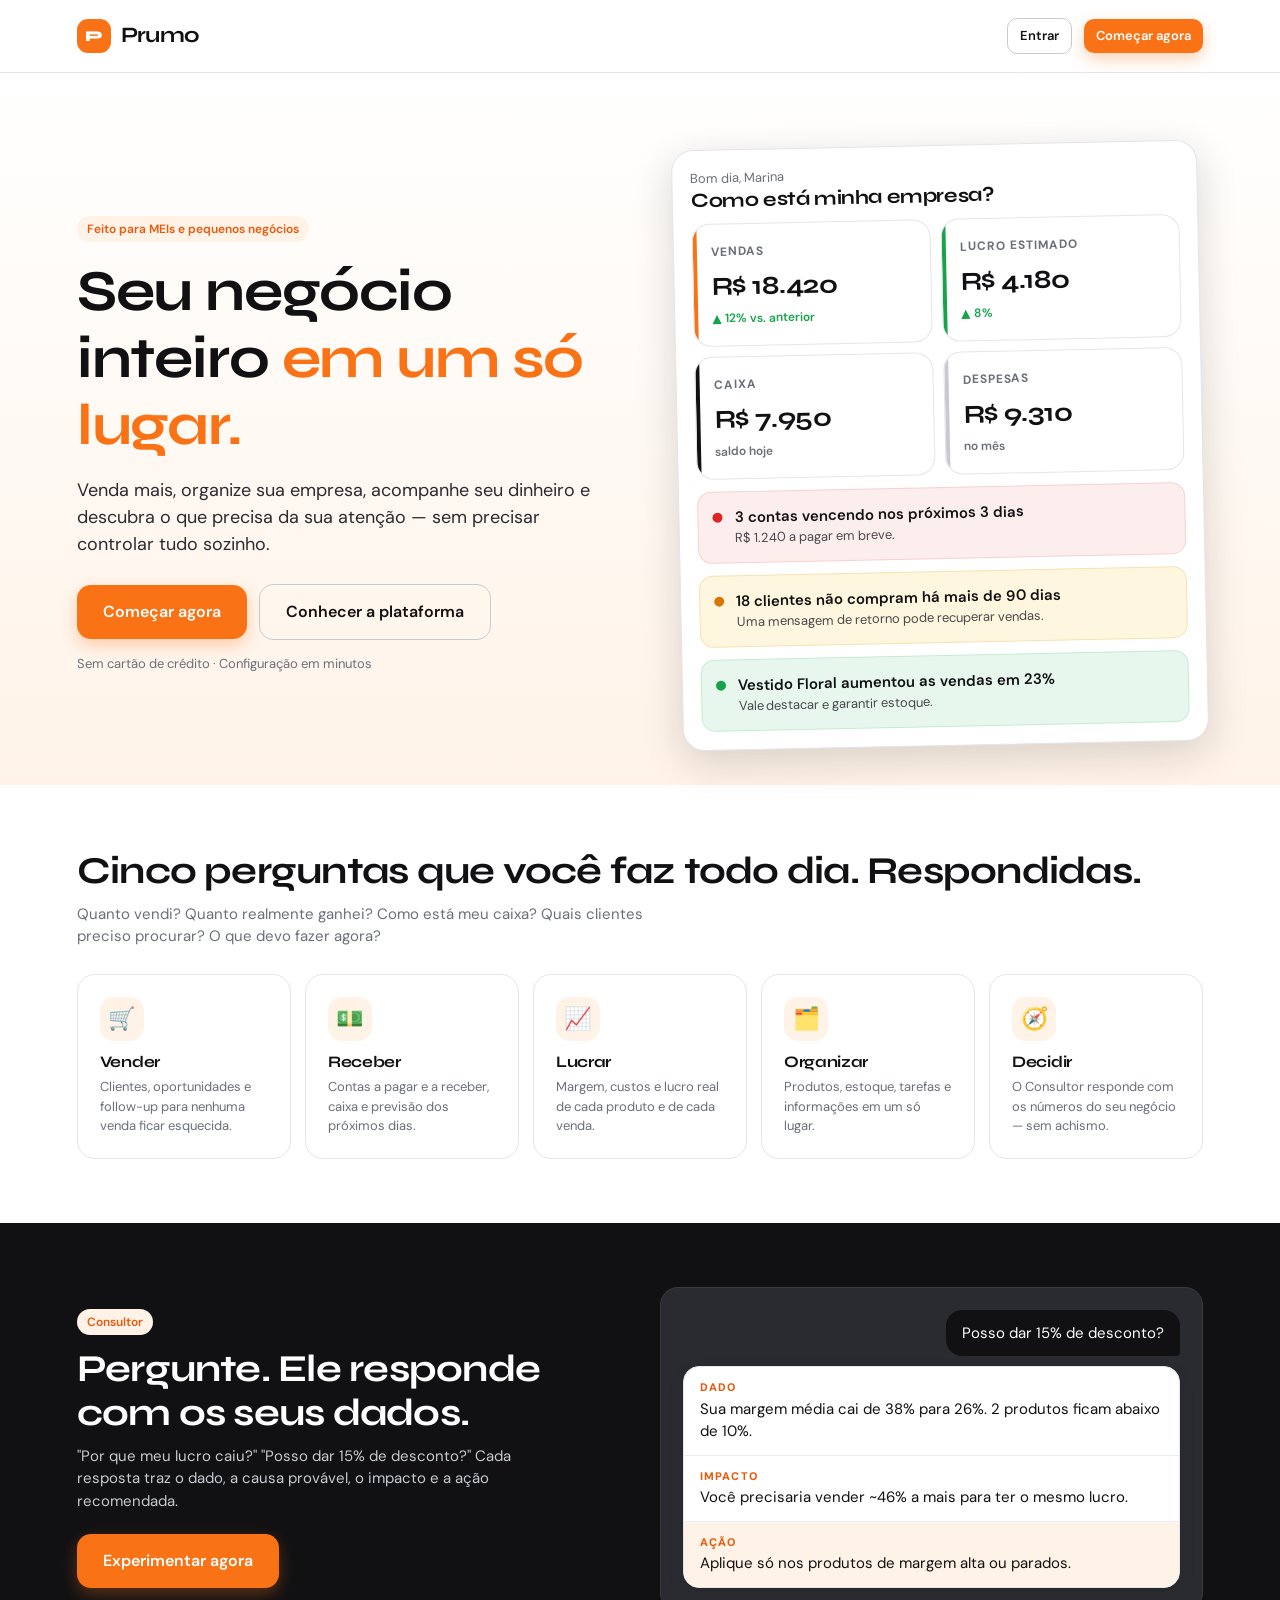
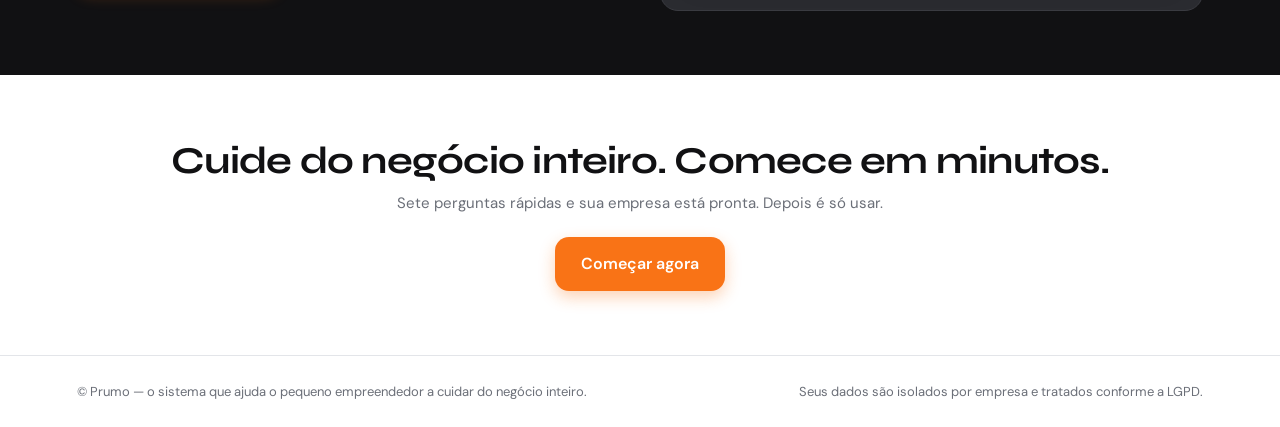
==== index.html @ 18564173 "Prumo: plataforma do pequeno empreendedor (MVP) Co-Authored-By: Claude Sonnet 5.5 <noreply@anthropic" ====
<!doctype html>
<html lang="pt-BR">
<head>
<meta charset="utf-8">
<meta name="viewport" content="width=device-width, initial-scale=1">
<title>Prumo — Seu negócio inteiro em um só lugar</title>
<meta name="description" content="Venda mais, organize sua empresa, acompanhe seu dinheiro e descubra o que precisa da sua atenção.">
<meta name="theme-color" content="#ffffff">
<link rel="icon" href="data:image/svg+xml,%3Csvg xmlns='http://www.w3.org/2000/svg' viewBox='0 0 32 32'%3E%3Crect width='32' height='32' rx='9' fill='%23f97316'/%3E%3Ctext x='16' y='23' font-size='20' font-weight='800' text-anchor='middle' fill='white' font-family='sans-serif'%3EP%3C/text%3E%3C/svg%3E">
<link rel="preconnect" href="https://fonts.googleapis.com">
<link rel="preconnect" href="https://fonts.gstatic.com" crossorigin>
<link href="https://fonts.googleapis.com/css2?family=DM+Sans:wght@400;500;600;700&family=Syne:wght@600;700;800&display=swap" rel="stylesheet">
<link rel="stylesheet" href="css/style.css">
<style>body{background:#fff}</style>
</head>
<body>
<nav class="lp-nav">
  <div class="row" style="gap:10px"><span class="logo" style="width:34px;height:34px;border-radius:11px;background:var(--orange);color:#fff;display:grid;place-items:center;font-family:var(--font-head);font-weight:800">P</span><strong style="font-family:var(--font-head);font-size:22px;letter-spacing:-.03em">Prumo</strong></div>
  <div class="row"><a class="btn ghost sm" href="app.html">Entrar</a><a class="btn primary sm" href="app.html">Começar agora</a></div>
</nav>

<header class="lp-hero">
  <div>
    <span class="chip orange">Feito para MEIs e pequenos negócios</span>
    <h1 style="margin-top:16px">Seu negócio inteiro <em>em um só lugar.</em></h1>
    <p class="sub">Venda mais, organize sua empresa, acompanhe seu dinheiro e descubra o que precisa da sua atenção — sem precisar controlar tudo sozinho.</p>
    <div class="row wrap"><a class="btn primary lg" href="app.html">Começar agora</a><a class="btn ghost lg" href="#plataforma">Conhecer a plataforma</a></div>
    <p class="small muted" style="margin-top:14px">Sem cartão de crédito · Configuração em minutos</p>
  </div>
  <div class="mock" aria-label="Prévia do painel">
    <div><p class="small muted">Bom dia, Marina</p><h3 style="font-size:20px">Como está minha empresa?</h3></div>
    <div class="grid" style="grid-template-columns:1fr 1fr;gap:10px">
      <div class="card kpi orange" style="box-shadow:none;border:1px solid var(--line)"><div class="label">Vendas</div><div class="value">R$ 18.420</div><div class="delta up">▲ 12% vs. anterior</div></div>
      <div class="card kpi green" style="box-shadow:none;border:1px solid var(--line)"><div class="label">Lucro estimado</div><div class="value">R$ 4.180</div><div class="delta up">▲ 8%</div></div>
      <div class="card kpi black" style="box-shadow:none;border:1px solid var(--line)"><div class="label">Caixa</div><div class="value">R$ 7.950</div><div class="delta muted">saldo hoje</div></div>
      <div class="card kpi" style="box-shadow:none;border:1px solid var(--line)"><div class="label">Despesas</div><div class="value">R$ 9.310</div><div class="delta muted">no mês</div></div>
    </div>
    <div class="alert urgent"><span class="dot"></span><div><div class="a-title">3 contas vencendo nos próximos 3 dias</div><div class="a-detail">R$ 1.240 a pagar em breve.</div></div></div>
    <div class="alert attention"><span class="dot"></span><div><div class="a-title">18 clientes não compram há mais de 90 dias</div><div class="a-detail">Uma mensagem de retorno pode recuperar vendas.</div></div></div>
    <div class="alert opportunity"><span class="dot"></span><div><div class="a-title">Vestido Floral aumentou as vendas em 23%</div><div class="a-detail">Vale destacar e garantir estoque.</div></div></div>
  </div>
</header>

<section class="lp-section" id="plataforma">
  <h2>Cinco perguntas que você faz todo dia. Respondidas.</h2>
  <p class="muted" style="max-width:620px">Quanto vendi? Quanto realmente ganhei? Como está meu caixa? Quais clientes preciso procurar? O que devo fazer agora?</p>
  <div class="grid" style="grid-template-columns:repeat(auto-fit,minmax(200px,1fr));margin-top:26px">
    <div class="pillar"><div class="ico">🛒</div><h3>Vender</h3><p class="small muted" style="margin-top:6px">Clientes, oportunidades e follow-up para nenhuma venda ficar esquecida.</p></div>
    <div class="pillar"><div class="ico">💵</div><h3>Receber</h3><p class="small muted" style="margin-top:6px">Contas a pagar e a receber, caixa e previsão dos próximos dias.</p></div>
    <div class="pillar"><div class="ico">📈</div><h3>Lucrar</h3><p class="small muted" style="margin-top:6px">Margem, custos e lucro real de cada produto e de cada venda.</p></div>
    <div class="pillar"><div class="ico">🗂️</div><h3>Organizar</h3><p class="small muted" style="margin-top:6px">Produtos, estoque, tarefas e informações em um só lugar.</p></div>
    <div class="pillar"><div class="ico">🧭</div><h3>Decidir</h3><p class="small muted" style="margin-top:6px">O Consultor responde com os números do seu negócio — sem achismo.</p></div>
  </div>
</section>

<section class="lp-section dark">
  <div class="grid cols-2" style="align-items:center;gap:40px">
    <div><span class="chip orange">Consultor</span><h2 style="margin-top:12px">Pergunte. Ele responde com os seus dados.</h2><p style="color:var(--silver);max-width:480px">"Por que meu lucro caiu?" "Posso dar 15% de desconto?" Cada resposta traz o dado, a causa provável, o impacto e a ação recomendada.</p><a class="btn primary lg" href="app.html" style="margin-top:22px">Experimentar agora</a></div>
    <div class="pillar" style="display:grid;gap:10px"><div class="bubble" style="justify-self:end">Posso dar 15% de desconto?</div>
      <div class="answer" style="color:var(--ink)"><div class="blk"><div class="tag">Dado</div>Sua margem média cai de 38% para 26%. 2 produtos ficam abaixo de 10%.</div><div class="blk"><div class="tag">Impacto</div>Você precisaria vender ~46% a mais para ter o mesmo lucro.</div><div class="blk act"><div class="tag">Ação</div>Aplique só nos produtos de margem alta ou parados.</div></div></div>
  </div>
</section>

<section class="lp-section" style="text-align:center">
  <h2>Cuide do negócio inteiro. Comece em minutos.</h2>
  <p class="muted" style="margin:0 auto 22px;max-width:520px">Sete perguntas rápidas e sua empresa está pronta. Depois é só usar.</p>
  <a class="btn primary lg" href="app.html">Começar agora</a>
</section>
<footer style="padding:26px 6vw;border-top:1px solid var(--line);color:var(--muted);font-size:13px;display:flex;justify-content:space-between;flex-wrap:wrap;gap:8px"><span>© Prumo — o sistema que ajuda o pequeno empreendedor a cuidar do negócio inteiro.</span><span>Seus dados são isolados por empresa e tratados conforme a LGPD.</span></footer>
</body>
</html>
---- css/style.css ----
/* PRUMO — identidade: branco, laranja, preto e prata */
:root {
  --bg: #ffffff;
  --bg-soft: #f6f7f9;
  --surface: #ffffff;
  --ink: #111113;
  --graphite: #2a2b30;
  --muted: #6b6f78;
  --silver: #c7cbd1;
  --silver-100: #eceef1;
  --silver-50: #f6f7f9;
  --line: #e3e5e9;
  --orange: #f97316;
  --orange-600: #ea580c;
  --orange-50: #fff3e8;
  --red: #dc2626;   --red-bg: #fdeeee;
  --yellow: #d97706; --yellow-bg: #fff6e0;
  --blue: #2563eb;  --blue-bg: #eaf1ff;
  --green: #16a34a; --green-bg: #e8f7ee;
  --radius: 18px;
  --radius-sm: 12px;
  --shadow: 0 1px 2px rgba(17,17,19,.05), 0 6px 20px rgba(17,17,19,.05);
  --shadow-lg: 0 12px 40px rgba(17,17,19,.16);
  --font-head: 'Syne', system-ui, sans-serif;
  --font-body: 'DM Sans', system-ui, sans-serif;
  --nav-h: 64px;
}
* { box-sizing: border-box; -webkit-tap-highlight-color: transparent; }
html, body { margin: 0; }
body { font-family: var(--font-body); color: var(--ink); background: var(--bg-soft); font-size: 15px; line-height: 1.5; -webkit-font-smoothing: antialiased; }
h1, h2, h3, h4 { font-family: var(--font-head); margin: 0; letter-spacing: -.02em; line-height: 1.15; }
h1 { font-size: 28px; } h2 { font-size: 20px; } h3 { font-size: 16px; }
p { margin: 0; }
button, input, select, textarea { font: inherit; color: inherit; }
a { color: inherit; }
.hidden { display: none !important; }
.muted { color: var(--muted); }
.small { font-size: 13px; }
.num { font-variant-numeric: tabular-nums; }
.right { text-align: right; }
.row { display: flex; gap: 12px; align-items: center; }
.row.wrap { flex-wrap: wrap; }
.row.between { justify-content: space-between; }
.stack { display: grid; gap: 14px; }
.grow { flex: 1; min-width: 0; }

/* Botões */
.btn { display: inline-flex; align-items: center; justify-content: center; gap: 8px; border: 0; cursor: pointer; padding: 11px 18px; border-radius: 12px; font-weight: 600; background: var(--ink); color: #fff; transition: transform .12s, background .15s, box-shadow .15s; white-space: nowrap; text-decoration: none; }
.btn:hover { background: var(--graphite); }
.btn:active { transform: scale(.97); }
.btn.primary { background: var(--orange); box-shadow: 0 6px 16px rgba(249,115,22,.32); }
.btn.primary:hover { background: var(--orange-600); }
.btn.ghost { background: transparent; color: var(--ink); border: 1px solid var(--silver); }
.btn.ghost:hover { background: var(--silver-50); }
.btn.soft { background: var(--orange-50); color: var(--orange-600); }
.btn.danger { background: var(--red-bg); color: var(--red); }
.btn.sm { padding: 7px 12px; font-size: 13px; border-radius: 10px; }
.btn.lg { padding: 15px 26px; font-size: 16px; border-radius: 14px; }
.btn[disabled] { opacity: .55; pointer-events: none; }
.icon-btn { width: 40px; height: 40px; border-radius: 12px; border: 1px solid var(--line); background: #fff; cursor: pointer; display: grid; place-items: center; }

/* Formulários */
.field { display: grid; gap: 6px; }
.field label { font-size: 12px; font-weight: 600; color: var(--muted); text-transform: uppercase; letter-spacing: .05em; }
.input, select.input, textarea.input { width: 100%; padding: 12px 14px; border-radius: 12px; border: 1px solid var(--silver); background: #fff; outline: none; transition: border .15s, box-shadow .15s; }
.input:focus { border-color: var(--orange); box-shadow: 0 0 0 4px rgba(249,115,22,.15); }
textarea.input { min-height: 84px; resize: vertical; }
.form-grid { display: grid; grid-template-columns: repeat(2, minmax(0, 1fr)); gap: 14px; }
.form-grid .full { grid-column: 1 / -1; }
.hint { font-size: 12px; color: var(--muted); }

/* Cartões */
.card { background: var(--surface); border-radius: var(--radius); box-shadow: var(--shadow); padding: 18px; border: 1px solid rgba(17,17,19,.04); }
.card.flat { box-shadow: none; border: 1px solid var(--line); }
.card-title { display: flex; align-items: center; justify-content: space-between; margin-bottom: 12px; gap: 10px; }
.grid { display: grid; gap: 14px; }
.grid.cols-2 { grid-template-columns: repeat(2, minmax(0, 1fr)); }
.grid.cols-3 { grid-template-columns: repeat(3, minmax(0, 1fr)); }
.grid.cols-5 { grid-template-columns: repeat(5, minmax(0, 1fr)); }

/* Indicadores */
.kpi { position: relative; overflow: hidden; }
.kpi .label { font-size: 12px; font-weight: 700; letter-spacing: .08em; color: var(--muted); text-transform: uppercase; }
.kpi .value { font-family: var(--font-head); font-size: 26px; font-weight: 700; margin-top: 6px; letter-spacing: -.02em; }
.kpi .delta { font-size: 12px; font-weight: 600; margin-top: 4px; }
.kpi::before { content: ''; position: absolute; left: 0; top: 0; bottom: 0; width: 4px; background: var(--silver); }
.kpi.orange::before { background: var(--orange); }
.kpi.black::before { background: var(--ink); }
.kpi.green::before { background: var(--green); }
.kpi.red::before { background: var(--red); }
.up { color: var(--green); } .down { color: var(--red); }

/* Chips e badges */
.chip { display: inline-flex; align-items: center; gap: 6px; padding: 4px 10px; border-radius: 999px; font-size: 12px; font-weight: 600; background: var(--silver-100); color: var(--graphite); }
.chip.orange { background: var(--orange-50); color: var(--orange-600); }
.chip.green { background: var(--green-bg); color: var(--green); }
.chip.red { background: var(--red-bg); color: var(--red); }
.chip.yellow { background: var(--yellow-bg); color: var(--yellow); }
.chip.blue { background: var(--blue-bg); color: var(--blue); }
.chip.black { background: var(--ink); color: #fff; }
.filters { display: flex; gap: 8px; overflow-x: auto; padding-bottom: 4px; scrollbar-width: none; }
.filters::-webkit-scrollbar { display: none; }
.pill { border: 1px solid var(--silver); background: #fff; padding: 8px 14px; border-radius: 999px; cursor: pointer; font-weight: 600; font-size: 13px; white-space: nowrap; }
.pill.active { background: var(--ink); color: #fff; border-color: var(--ink); }

/* Listas */
.list { display: grid; gap: 10px; }
.item { display: flex; gap: 12px; align-items: center; padding: 14px; border-radius: 14px; background: #fff; border: 1px solid var(--line); }
.item .title { font-weight: 600; }
.item .sub { font-size: 13px; color: var(--muted); }
.item.clickable { cursor: pointer; transition: border-color .15s, box-shadow .15s; }
.item.clickable:hover { border-color: var(--orange); box-shadow: 0 4px 14px rgba(249,115,22,.1); }
.avatar { width: 42px; height: 42px; border-radius: 14px; background: var(--ink); color: #fff; display: grid; place-items: center; font-family: var(--font-head); font-weight: 700; flex: none; }
.avatar.orange { background: var(--orange); }

/* Alertas */
.alert { display: flex; gap: 12px; padding: 14px; border-radius: 14px; border: 1px solid transparent; align-items: flex-start; }
.alert .dot { width: 10px; height: 10px; border-radius: 50%; margin-top: 6px; flex: none; }
.alert.urgent { background: var(--red-bg); border-color: #f8d0d0; } .alert.urgent .dot { background: var(--red); }
.alert.attention { background: var(--yellow-bg); border-color: #f5e2b1; } .alert.attention .dot { background: var(--yellow); }
.alert.info { background: var(--blue-bg); border-color: #cddcfb; } .alert.info .dot { background: var(--blue); }
.alert.opportunity { background: var(--green-bg); border-color: #c4ebd2; } .alert.opportunity .dot { background: var(--green); }
.alert .a-title { font-weight: 600; }
.alert .a-detail { font-size: 13px; color: var(--graphite); opacity: .85; }
.alert .a-actions { display: flex; gap: 8px; margin-top: 8px; flex-wrap: wrap; }

/* Tabelas */
.table-wrap { overflow-x: auto; }
table { width: 100%; border-collapse: collapse; }
th { text-align: left; font-size: 12px; color: var(--muted); text-transform: uppercase; letter-spacing: .05em; padding: 8px 10px; border-bottom: 1px solid var(--line); }
td { padding: 12px 10px; border-bottom: 1px solid var(--silver-100); }

/* Pipeline */
.pipeline { display: grid; grid-auto-flow: column; grid-auto-columns: minmax(230px, 1fr); gap: 12px; overflow-x: auto; padding-bottom: 8px; scroll-snap-type: x proximity; }
.col { background: var(--silver-100); border-radius: 16px; padding: 10px; display: grid; gap: 8px; align-content: start; scroll-snap-align: start; min-height: 120px; }
.col h4 { font-size: 13px; text-transform: uppercase; letter-spacing: .06em; padding: 4px 6px; display: flex; justify-content: space-between; }
.opp { background: #fff; border-radius: 12px; padding: 12px; box-shadow: var(--shadow); display: grid; gap: 6px; }

/* Barras / gráficos simples */
.bars { display: flex; align-items: flex-end; gap: 6px; height: 140px; }
.bars .bar-col { flex: 1; display: flex; flex-direction: column; align-items: center; justify-content: flex-end; gap: 6px; height: 100%; min-width: 0; }
.bars .bar { width: 100%; max-width: 38px; border-radius: 8px 8px 3px 3px; background: var(--silver); transition: height .4s; min-height: 3px; }
.bars .bar.hi { background: var(--orange); }
.bars .lbl { font-size: 11px; color: var(--muted); }
.progress { height: 10px; border-radius: 99px; background: var(--silver-100); overflow: hidden; }
.progress > span { display: block; height: 100%; background: var(--orange); border-radius: 99px; }

/* Layout do app */
.app { min-height: 100vh; display: grid; grid-template-columns: 250px 1fr; }
.sidebar { background: var(--ink); color: #fff; padding: 20px 14px; position: sticky; top: 0; height: 100vh; display: flex; flex-direction: column; gap: 4px; overflow-y: auto; }
.brand { display: flex; align-items: center; gap: 10px; padding: 6px 10px 18px; font-family: var(--font-head); font-size: 22px; font-weight: 800; letter-spacing: -.03em; }
.brand .logo { width: 34px; height: 34px; border-radius: 11px; background: var(--orange); display: grid; place-items: center; color: #fff; font-size: 18px; }
.brand small { color: var(--silver); font-family: var(--font-body); font-weight: 500; font-size: 11px; display: block; letter-spacing: 0; margin-top: -2px; }
.nav-link { display: flex; align-items: center; gap: 12px; padding: 11px 12px; border-radius: 12px; color: #d5d8de; text-decoration: none; font-weight: 500; cursor: pointer; position: relative; }
.nav-link:hover { background: rgba(255,255,255,.07); color: #fff; }
.nav-link.active { background: var(--orange); color: #fff; }
.nav-link .badge { margin-left: auto; background: var(--red); color: #fff; border-radius: 99px; font-size: 11px; padding: 1px 8px; font-weight: 700; }
.nav-sep { height: 1px; background: rgba(255,255,255,.1); margin: 10px 6px; }
.main { min-width: 0; }
.topbar { display: flex; align-items: center; justify-content: space-between; gap: 12px; padding: 14px 24px; background: rgba(255,255,255,.92); backdrop-filter: blur(10px); border-bottom: 1px solid var(--line); position: sticky; top: 0; z-index: 20; }
.topbar .mobile-brand { display: none; font-family: var(--font-head); font-weight: 800; font-size: 20px; }
.content { padding: 24px; max-width: 1180px; margin: 0 auto; display: grid; gap: 18px; }
.page-head { display: flex; align-items: flex-end; justify-content: space-between; gap: 12px; flex-wrap: wrap; }
.bottom-nav { display: none; }

@media (max-width: 900px) {
  .app { grid-template-columns: 1fr; }
  .sidebar { display: none; }
  .topbar { padding: 12px 16px; }
  .topbar .mobile-brand { display: flex; align-items: center; gap: 8px; }
  .content { padding: 16px 16px calc(var(--nav-h) + 28px); }
  .grid.cols-5 { grid-template-columns: repeat(2, minmax(0, 1fr)); }
  .grid.cols-5 > :first-child { grid-column: 1 / -1; }
  .grid.cols-3 { grid-template-columns: 1fr; }
  .grid.cols-2 { grid-template-columns: 1fr; }
  .grid.cols-2.keep { grid-template-columns: repeat(2, minmax(0, 1fr)); }
  .grid.cols-3.keep { grid-template-columns: repeat(3, minmax(0, 1fr)); }
  .grid.cols-3.keep .kpi .value { font-size: 18px; }
  .form-grid { grid-template-columns: 1fr; }
  h1 { font-size: 24px; }
  .bottom-nav { display: flex; position: fixed; bottom: 0; left: 0; right: 0; height: var(--nav-h); background: var(--ink); z-index: 30; padding: 0 4px env(safe-area-inset-bottom); justify-content: space-around; }
  .bottom-nav a { flex: 1; display: flex; flex-direction: column; align-items: center; justify-content: center; gap: 2px; color: #b6bac2; font-size: 10.5px; text-decoration: none; font-weight: 600; position: relative; }
  .bottom-nav a.active { color: var(--orange); }
  .bottom-nav a .badge { position: absolute; top: 6px; right: calc(50% - 22px); background: var(--red); color: #fff; border-radius: 99px; font-size: 10px; padding: 0 5px; }
}

/* Modal */
.overlay { position: fixed; inset: 0; background: rgba(17,17,19,.55); z-index: 100; display: grid; place-items: center; padding: 16px; animation: fade .15s; }
.modal { background: #fff; border-radius: 22px; width: min(640px, 100%); max-height: calc(100vh - 32px); overflow-y: auto; box-shadow: var(--shadow-lg); animation: pop .2s; }
.modal-head { display: flex; align-items: center; justify-content: space-between; padding: 20px 22px 6px; position: sticky; top: 0; background: #fff; z-index: 1; }
.modal-body { padding: 12px 22px 22px; display: grid; gap: 14px; }
.modal-foot { display: flex; justify-content: flex-end; gap: 10px; padding-top: 6px; }
@media (max-width: 600px) { .overlay { align-items: end; padding: 0; } .modal { border-radius: 22px 22px 0 0; max-height: 92vh; width: 100%; } }
@keyframes fade { from { opacity: 0; } }
@keyframes pop { from { opacity: 0; transform: translateY(12px) scale(.98); } }

/* Toast */
#toasts { position: fixed; top: 16px; right: 16px; z-index: 200; display: grid; gap: 8px; }
.toast { background: var(--ink); color: #fff; padding: 12px 16px; border-radius: 12px; box-shadow: var(--shadow-lg); animation: pop .2s; display: flex; gap: 10px; align-items: center; max-width: 340px; }
.toast.ok { border-left: 4px solid var(--green); } .toast.err { border-left: 4px solid var(--red); }

/* Empty / loading */
.empty { text-align: center; padding: 34px 16px; color: var(--muted); display: grid; gap: 10px; justify-items: center; }
.empty .em-ico { font-size: 34px; }
.spinner { width: 22px; height: 22px; border: 3px solid var(--silver-100); border-top-color: var(--orange); border-radius: 50%; animation: spin .7s linear infinite; }
@keyframes spin { to { transform: rotate(360deg); } }
.splash { min-height: 100vh; display: grid; place-items: center; }

/* Autenticação / onboarding */
.auth-wrap { min-height: 100vh; display: grid; grid-template-columns: 1.05fr 1fr; background: #fff; }
.auth-hero { background: var(--ink); color: #fff; padding: 48px; display: flex; flex-direction: column; justify-content: space-between; position: relative; overflow: hidden; }
.auth-hero::after { content: ''; position: absolute; width: 480px; height: 480px; border-radius: 50%; right: -160px; bottom: -160px; background: radial-gradient(circle, rgba(249,115,22,.55), transparent 65%); }
.auth-hero h1 { font-size: 40px; max-width: 420px; }
.auth-hero p { color: var(--silver); max-width: 400px; margin-top: 14px; }
.auth-card { padding: 48px; display: grid; align-content: center; justify-items: center; }
.auth-card .box { width: min(400px, 100%); display: grid; gap: 16px; }
@media (max-width: 900px) { .auth-wrap { grid-template-columns: 1fr; } .auth-hero { padding: 28px 22px; } .auth-hero h1 { font-size: 28px; } .auth-card { padding: 28px 20px; } }
.steps { display: flex; gap: 6px; }
.steps span { flex: 1; height: 5px; border-radius: 9px; background: var(--silver-100); }
.steps span.on { background: var(--orange); }
.choice-grid { display: grid; grid-template-columns: repeat(2, 1fr); gap: 10px; }
.choice { padding: 14px; border: 1.5px solid var(--silver); border-radius: 14px; cursor: pointer; font-weight: 600; background: #fff; text-align: left; }
.choice.on { border-color: var(--orange); background: var(--orange-50); color: var(--orange-600); }

/* Consultor */
.chat { display: grid; gap: 14px; }
.bubble { padding: 12px 16px; border-radius: 16px 16px 4px 16px; background: var(--ink); color: #fff; justify-self: end; max-width: 85%; }
.answer { background: #fff; border: 1px solid var(--line); border-radius: 16px; overflow: hidden; box-shadow: var(--shadow); }
.answer .blk { padding: 12px 16px; border-bottom: 1px solid var(--silver-100); }
.answer .blk:last-child { border-bottom: 0; }
.answer .tag { font-size: 11px; font-weight: 800; letter-spacing: .1em; color: var(--orange-600); text-transform: uppercase; margin-bottom: 2px; }
.answer .blk.act { background: var(--orange-50); }
.suggest { display: flex; flex-wrap: wrap; gap: 8px; }

/* Landing */
.lp-nav { display: flex; align-items: center; justify-content: space-between; padding: 18px 6vw; position: sticky; top: 0; background: rgba(255,255,255,.9); backdrop-filter: blur(10px); z-index: 10; border-bottom: 1px solid var(--line); }
.lp-hero { padding: 72px 6vw 40px; display: grid; grid-template-columns: 1.05fr 1fr; gap: 48px; align-items: center; background: linear-gradient(180deg, #fff 0%, var(--orange-50) 100%); }
.lp-hero h1 { font-size: clamp(34px, 5vw, 58px); }
.lp-hero h1 em { font-style: normal; color: var(--orange); }
.lp-hero p.sub { font-size: 18px; color: var(--graphite); margin: 18px 0 26px; max-width: 520px; }
.lp-section { padding: 64px 6vw; }
.lp-section.dark { background: var(--ink); color: #fff; }
.lp-section h2 { font-size: clamp(26px, 3.4vw, 38px); margin-bottom: 10px; }
.pillar { padding: 22px; border-radius: 18px; background: #fff; border: 1px solid var(--line); }
.pillar .ico { width: 44px; height: 44px; border-radius: 14px; background: var(--orange-50); display: grid; place-items: center; font-size: 22px; margin-bottom: 12px; }
.lp-section.dark .pillar { background: var(--graphite); border-color: #3a3b41; }
.lp-section.dark .pillar .ico { background: rgba(249,115,22,.16); }
.mock { border-radius: 22px; background: #fff; box-shadow: var(--shadow-lg); border: 1px solid var(--line); padding: 18px; display: grid; gap: 12px; transform: rotate(-1.2deg); }
@media (max-width: 900px) { .lp-hero { grid-template-columns: 1fr; padding-top: 40px; } .mock { transform: none; } }
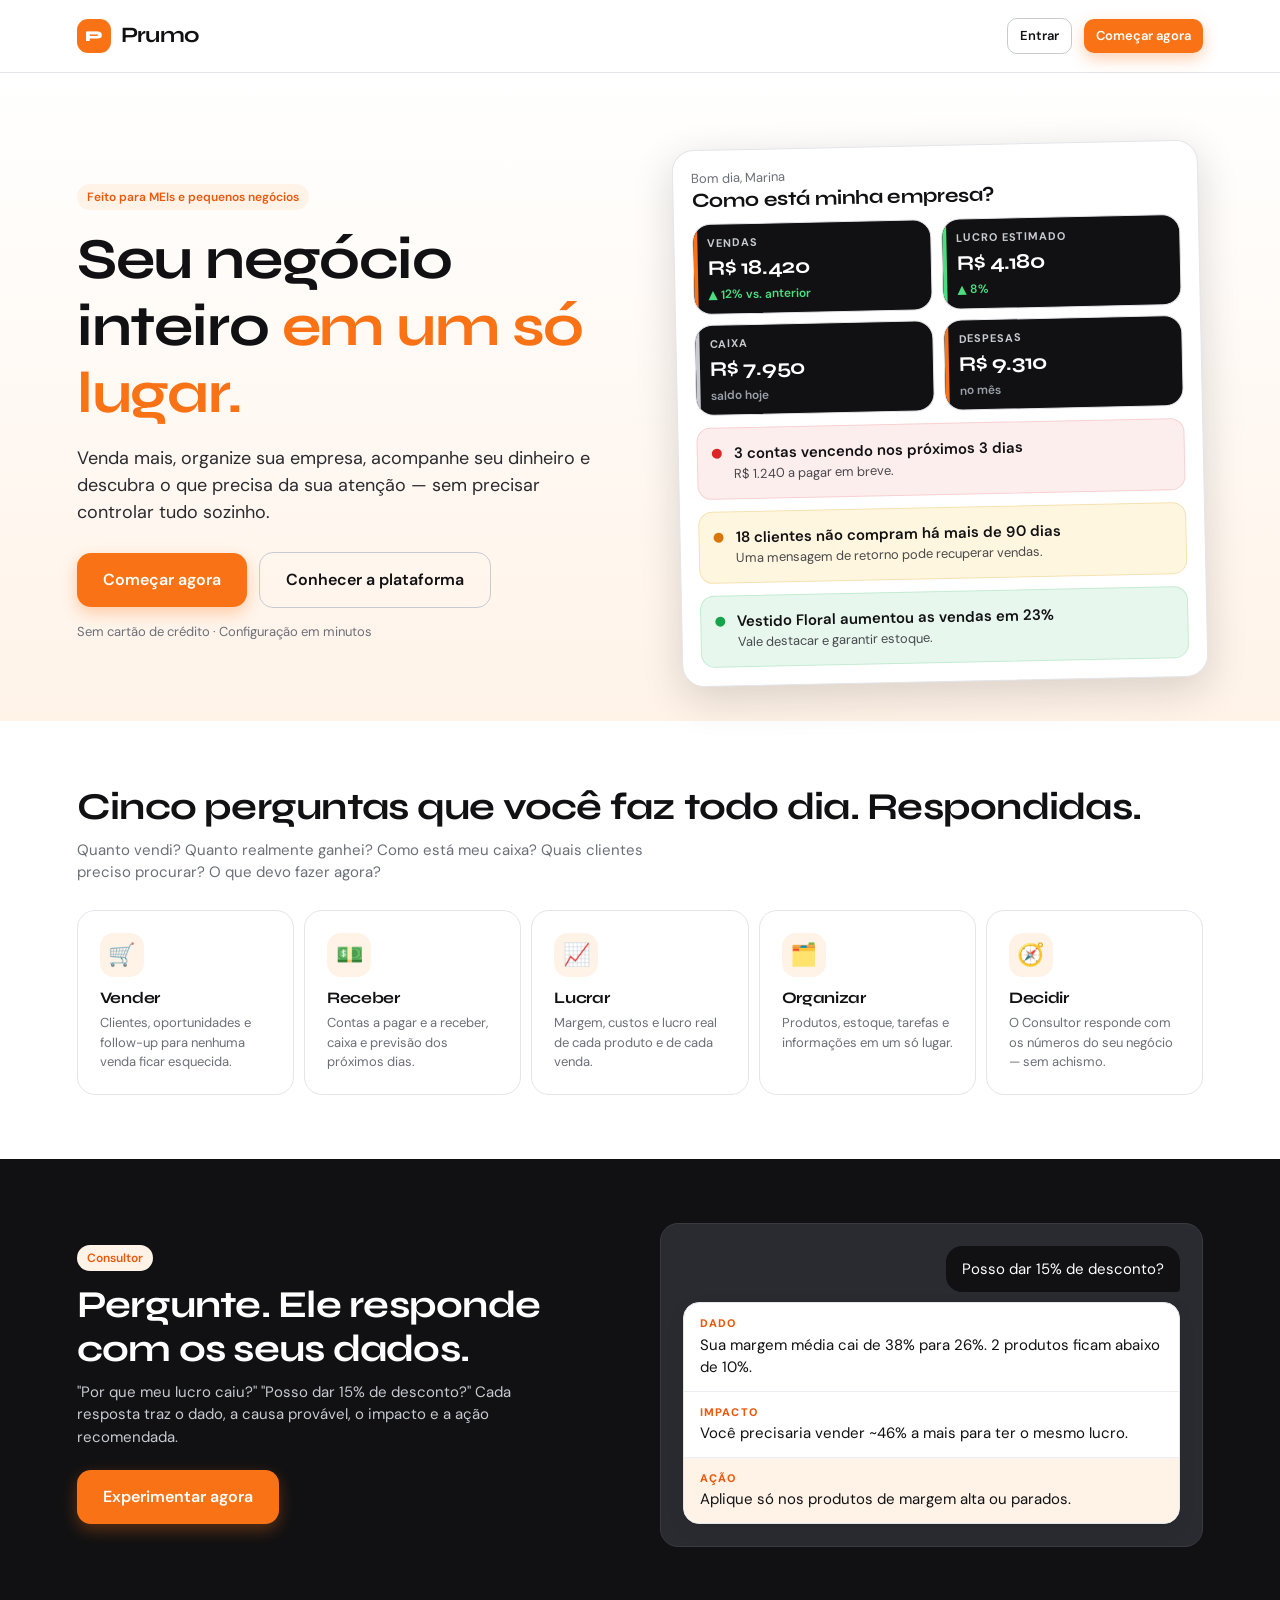
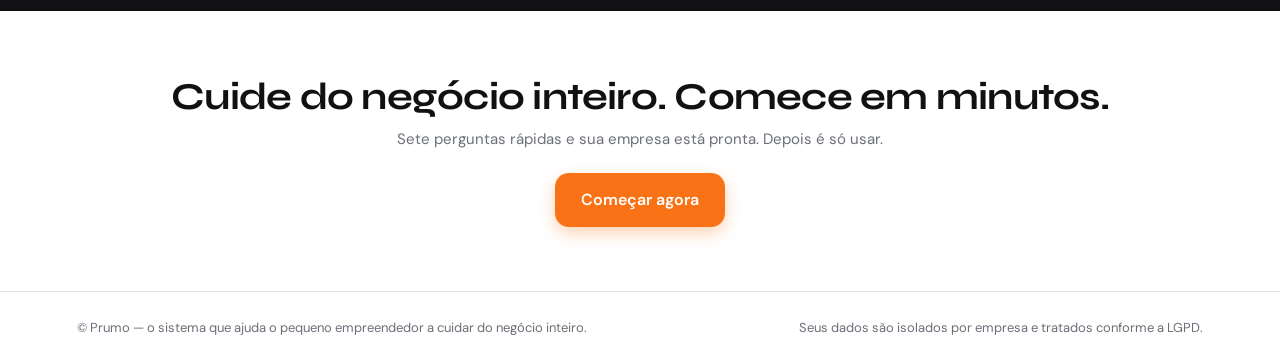
==== commit b8f0b0c0: "Ícone do app: PNGs, manifest e service worker para instalar na tela inicial Co-Authored-By: Claude S" ====
--- a/index.html
+++ b/index.html
@@ -6,7 +6,13 @@
 <title>Prumo — Seu negócio inteiro em um só lugar</title>
 <meta name="description" content="Venda mais, organize sua empresa, acompanhe seu dinheiro e descubra o que precisa da sua atenção.">
 <meta name="theme-color" content="#ffffff">
-<link rel="icon" href="data:image/svg+xml,%3Csvg xmlns='http://www.w3.org/2000/svg' viewBox='0 0 32 32'%3E%3Crect width='32' height='32' rx='9' fill='%23f97316'/%3E%3Ctext x='16' y='23' font-size='20' font-weight='800' text-anchor='middle' fill='white' font-family='sans-serif'%3EP%3C/text%3E%3C/svg%3E">
+<link rel="icon" type="image/png" sizes="32x32" href="icons/favicon-32.png">
+<link rel="apple-touch-icon" href="icons/apple-touch-icon.png">
+<link rel="manifest" href="manifest.webmanifest">
+<meta name="mobile-web-app-capable" content="yes">
+<meta name="apple-mobile-web-app-capable" content="yes">
+<meta name="apple-mobile-web-app-title" content="Prumo">
+<meta name="apple-mobile-web-app-status-bar-style" content="black-translucent">
 <link rel="preconnect" href="https://fonts.googleapis.com">
 <link rel="preconnect" href="https://fonts.gstatic.com" crossorigin>
 <link href="https://fonts.googleapis.com/css2?family=DM+Sans:wght@400;500;600;700&family=Syne:wght@600;700;800&display=swap" rel="stylesheet">
@@ -67,5 +73,6 @@
   <a class="btn primary lg" href="app.html">Começar agora</a>
 </section>
 <footer style="padding:26px 6vw;border-top:1px solid var(--line);color:var(--muted);font-size:13px;display:flex;justify-content:space-between;flex-wrap:wrap;gap:8px"><span>© Prumo — o sistema que ajuda o pequeno empreendedor a cuidar do negócio inteiro.</span><span>Seus dados são isolados por empresa e tratados conforme a LGPD.</span></footer>
+<script>if ('serviceWorker' in navigator) window.addEventListener('load', () => navigator.serviceWorker.register('sw.js').catch(() => {}));</script>
 </body>
 </html>
--- a/css/style.css
+++ b/css/style.css
@@ -247,3 +247,146 @@
 .lp-section.dark .pillar .ico { background: rgba(249,115,22,.16); }
 .mock { border-radius: 22px; background: #fff; box-shadow: var(--shadow-lg); border: 1px solid var(--line); padding: 18px; display: grid; gap: 12px; transform: rotate(-1.2deg); }
 @media (max-width: 900px) { .lp-hero { grid-template-columns: 1fr; padding-top: 40px; } .mock { transform: none; } }
+
+/* Indicadores em quantidade variável (permissões por perfil) */
+.grid.kpis { grid-template-columns: repeat(var(--n, 5), minmax(0, 1fr)); }
+@media (max-width: 900px) { .grid.kpis { grid-template-columns: repeat(2, minmax(0, 1fr)); } .grid.kpis > :first-child { grid-column: 1 / -1; } }
+
+/* Automações: QUANDO / ENTÃO / E */
+.flow-tag { display: inline-block; min-width: 58px; font-weight: 800; font-size: 11px; letter-spacing: .08em; color: var(--orange-600); }
+
+/* Impressão / PDF dos relatórios */
+.print-only { display: none; }
+@media print {
+  .sidebar, .topbar, .bottom-nav, .filters, .page-head .row, #toasts, .overlay { display: none !important; }
+  .app { display: block; }
+  body { background: #fff; }
+  .content { padding: 0; max-width: none; }
+  .card { box-shadow: none; border: 1px solid #ccc; break-inside: avoid; }
+  .print-only { display: block; }
+  .grid.cols-2 { grid-template-columns: 1fr 1fr; }
+  .grid.kpis { grid-template-columns: repeat(var(--n, 4), minmax(0, 1fr)); }
+}
+
+/* ---- Identidade GovCore: indicadores pretos com detalhe laranja ---- */
+.card.kpi { background: var(--ink); color: #fff; border-color: transparent; }
+.card.kpi .label { color: var(--silver); }
+.card.kpi .muted { color: #9aa0aa; }
+.card.kpi .up { color: #4ade80; } .card.kpi .down { color: #f87171; }
+.card.kpi::before { background: var(--orange); }
+.card.kpi.black::before { background: var(--silver); } .card.kpi.green::before { background: #4ade80; } .card.kpi.red::before { background: #f87171; }
+.card.flat.kpi { background: var(--graphite); }
+
+/* ---- Celular: topo escuro, menu lateral em gaveta e botão de venda flutuante ---- */
+.menu-btn, .topbar-avatar, .fab, .drawer-bg { display: none; }
+@media (max-width: 900px) {
+  html, body { overflow-x: hidden; }
+  .app { grid-template-columns: minmax(0, 1fr); }
+  .content { grid-template-columns: minmax(0, 1fr); }
+  .content > *, .grid > *, .page-head > *, .card { min-width: 0; }
+  .grid.cols-2, .grid.cols-3 { grid-template-columns: minmax(0, 1fr); }
+  .grid.cols-2.keep { grid-template-columns: repeat(2, minmax(0, 1fr)); }
+  .grid.cols-3.keep { grid-template-columns: repeat(3, minmax(0, 1fr)); }
+  .topbar { background: var(--ink); color: #fff; border-bottom: 0; padding: 10px 14px; gap: 10px; backdrop-filter: none; }
+  .topbar #crumb { display: none; }
+  .topbar .mobile-brand { display: flex; color: #fff; flex: 1; align-items: center; gap: 8px; }
+  .topbar .row .btn.primary { display: none; }
+  .topbar select.input { max-width: 44vw; background: var(--graphite); color: #fff; border-color: #3a3b41; }
+  .menu-btn { display: grid; background: transparent; color: #fff; border-color: rgba(255,255,255,.22); }
+  .topbar-avatar { display: grid; width: 38px; height: 38px; border: 0; cursor: pointer; padding: 0; font-size: 15px; }
+  .fab { display: grid; place-items: center; position: fixed; right: 16px; bottom: calc(var(--nav-h) + 16px + env(safe-area-inset-bottom)); width: 56px; height: 56px; border-radius: 18px; border: 0; background: var(--orange); color: #fff; box-shadow: 0 10px 24px rgba(249,115,22,.45); z-index: 25; cursor: pointer; }
+  .sidebar { display: flex; position: fixed; z-index: 70; left: 0; top: 0; bottom: 0; width: 280px; max-width: 86vw; height: 100%; transform: translateX(-105%); transition: transform .22s ease; box-shadow: none; }
+  .app.drawer-open .sidebar { transform: none; box-shadow: 8px 0 30px rgba(0,0,0,.4); }
+  .app.drawer-open .drawer-bg { display: block; position: fixed; inset: 0; background: rgba(0,0,0,.5); z-index: 65; }
+  .page-head h1 { font-size: 22px; }
+  .kpi .value { font-size: 22px; }
+}
+
+/* Divisão principal do painel e indicadores em grade de 2 colunas no celular */
+.grid.split { grid-template-columns: minmax(0, 1.4fr) minmax(0, 1fr); }
+@media (max-width: 900px) {
+  .grid.split { grid-template-columns: minmax(0, 1fr); }
+  .grid.cols-5 { grid-template-columns: repeat(2, minmax(0, 1fr)) !important; }
+  .grid.cols-5 > :first-child { grid-column: auto; }
+  .grid.cols-5 > :nth-child(odd):last-child { grid-column: 1 / -1; }
+  .grid.kpis > :first-child { grid-column: 1 / -1; }
+}
+
+/* ---- Celular: cartões mais compactos e letras maiores (leitura sem apertar os olhos) ---- */
+@media (max-width: 900px) {
+  body { font-size: 17px; }
+  .small { font-size: 15px; }
+  .hint { font-size: 14px; }
+  .item .sub { font-size: 15px; }
+  .field label { font-size: 13px; }
+  .input, select.input, textarea.input { font-size: 17px; padding: 13px 14px; }
+  .btn { font-size: 16px; }
+  .btn.sm { font-size: 15px; padding: 9px 13px; }
+  .chip { font-size: 14px; padding: 4px 11px; }
+  .pill { font-size: 15px; padding: 9px 15px; }
+  th { font-size: 13px; }
+  h2 { font-size: 21px; }
+  h3 { font-size: 18px; }
+  .page-head h1 { font-size: 26px; }
+  .content { gap: 14px; }
+  .grid { gap: 10px; }
+  .card { padding: 15px; }
+  .card.kpi { padding: 11px 14px; }
+  .kpi .label { font-size: 13px; }
+  .kpi .value { font-size: 26px; margin-top: 2px; }
+  .kpi .delta { font-size: 14px; margin-top: 2px; }
+  .item { padding: 12px; }
+  .item .title { font-size: 17px; }
+  .alert .a-title { font-size: 17px; }
+  .alert .a-detail { font-size: 15px; }
+  .bottom-nav a { font-size: 12px; }
+  .bottom-nav a svg { width: 24px; height: 24px; }
+  .modal-head h2 { font-size: 22px; }
+}
+
+/* ---- Celular (ajuste 2): cartões de indicador em 2 colunas e letras pequenas maiores ---- */
+@media (max-width: 900px) {
+  .content { padding-left: 12px; padding-right: 12px; }
+  .grid.kpis > :first-child { grid-column: auto; }
+  .grid.kpis > :nth-child(odd):last-child { grid-column: 1 / -1; }
+  .card.kpi { padding: 9px 12px; }
+  .kpi .label { font-size: 14px; }
+  .kpi .value { font-size: 23px; }
+  .kpi .delta { font-size: 15px; }
+  .small, .item .sub { font-size: 16px; }
+  .hint { font-size: 15px; }
+  .chip { font-size: 15px; }
+  .field label { font-size: 14px; }
+  .pill { font-size: 16px; }
+  th { font-size: 14px; }
+  .alert .a-detail { font-size: 16px; }
+  .bottom-nav a { font-size: 13px; }
+  .lbl, .bars .lbl { font-size: 13px; }
+}
+
+/* Celular: filtros quebram em linhas (todos os botões visíveis, sem precisar arrastar) */
+@media (max-width: 900px) {
+  .filters { flex-wrap: wrap; overflow: visible; }
+}
+
+/* ---- Computador: cartões proporcionais e menu lateral compacto ---- */
+@media (min-width: 901px) {
+  .app { grid-template-columns: 210px 1fr; }
+  .sidebar { padding: 14px 10px; gap: 1px; }
+  .brand { padding: 2px 8px 12px; font-size: 20px; }
+  .brand .logo { width: 30px; height: 30px; border-radius: 10px; font-size: 16px; }
+  .nav-link { padding: 8px 11px; font-size: 14px; gap: 10px; border-radius: 10px; white-space: nowrap; }
+  .nav-sep { margin: 6px 4px; }
+  .topbar { padding: 10px 22px; }
+  .content { padding: 18px 22px; gap: 14px; }
+  .grid { gap: 10px; }
+  .card { padding: 15px; }
+  .card.kpi { padding: 10px 14px; }
+  .kpi .label { font-size: 11px; }
+  .kpi .value { font-size: 21px; margin-top: 2px; }
+  .kpi .delta { font-size: 12px; margin-top: 1px; }
+  .grid.split { align-items: start; }
+  .bars { height: 110px; }
+  .item { padding: 11px 13px; }
+  h1 { font-size: 26px; }
+}
